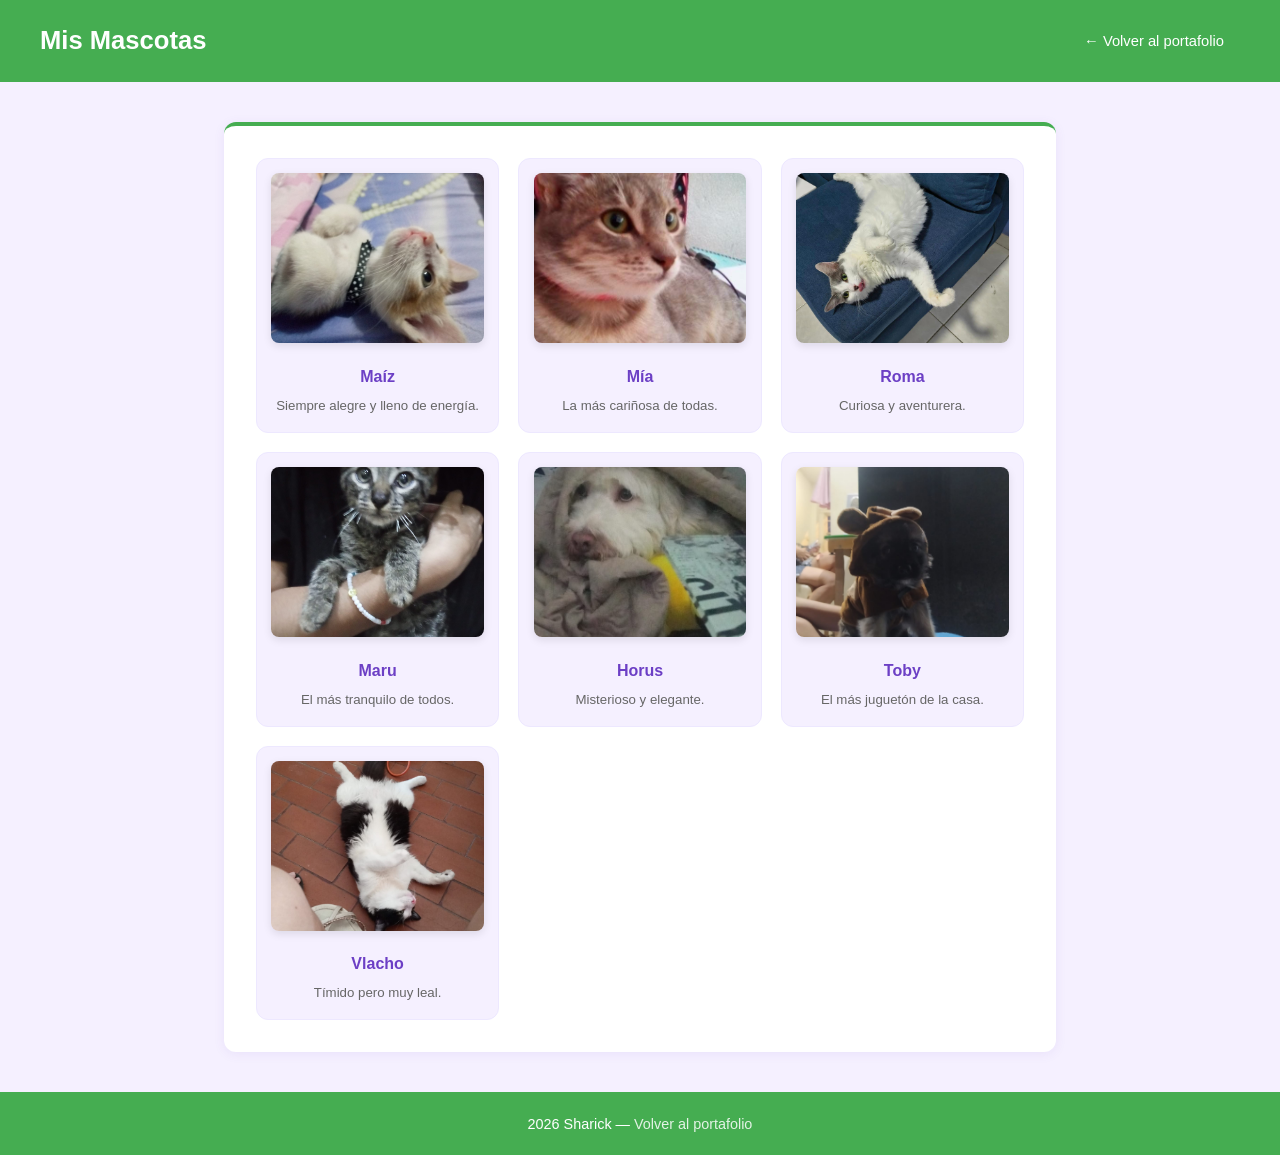
==== mascotas.html @ 7f6c4e61 "porfafolio" ====
<!DOCTYPE html>
<html lang="es">
 
<head>
    <meta charset="UTF-8">
    <meta name="viewport" content="width=device-width, initial-scale=1.0">
    <meta name="description" content="Mis mascotas favoritas">
    <title>Mis Mascotas </title>
    <link rel="stylesheet" href="styles/styles.css">
</head>
 
<body>
 
    <header>
        <div class="header-logo">
            <h1> Mis Mascotas</h1>
        </div>
 
        <nav>
            <ul>
                <li><a href="index.html">← Volver al portafolio</a></li>
            </ul>
        </nav>
    </header>
 
 
    <main>

        <section id="galeria">
        
 
            <div class="galeria-grid">
 
                <article class="mascota">
                    <img src="imagenes/maiz.jpeg" alt="Foto de Maíz">
                    <h3>Maíz</h3>
                    <p>Siempre alegre y lleno de energía.</p>
                </article>
 
                <article class="mascota">
                    <img src="imagenes/mia.jpeg" alt="Foto de Mía">
                    <h3>Mía</h3>
                    <p>La más cariñosa de todas.</p>
                </article>
 
                <article class="mascota">
                    <img src="imagenes/roma.jpeg" alt="Foto de Roma">
                    <h3>Roma</h3>
                    <p>Curiosa y aventurera.</p>
                </article>
 
                <article class="mascota">
                    <img src="imagenes/marucho.jpeg" alt="Foto de Maru">
                    <h3>Maru</h3>
                    <p>El más tranquilo de todos.</p>
                </article>
 
                <article class="mascota">
                    <img src="imagenes/horus.jpeg" alt="Foto de Horus">
                    <h3>Horus</h3>
                    <p>Misterioso y elegante.</p>
                </article>
 
                <article class="mascota">
                    <img src="imagenes/Toby.jpeg" alt="Foto de Toby">
                    <h3>Toby</h3>
                    <p>El más juguetón de la casa.</p>
                </article>
 
                <article class="mascota">
                    <img src="imagenes/vladimir.jpeg" alt="Foto de Vlacho">
                    <h3>Vlacho</h3>
                    <p>Tímido pero muy leal.</p>
                </article>
 
            </div>
        </section>
 
    </main>
 
    <footer>
        <p> 2026 Sharick — <a href="index.html">Volver al portafolio</a></p>
    </footer>
 
</body>
</html>
---- styles/styles.css ----
nav ul li a.link-mascotas,nav ul li a:hover{background-color:rgba(255,255,255,.2)}.btn,nav ul li a{font-size:.92rem}#mensaje-bienvenida,header{background-color:var(--verde);color:var(--blanco)}#mensaje-bienvenida,.btn,.header-logo h1,header,nav ul li a{color:var(--blanco)}.btn,.btn-proyecto,form label{font-weight:600}body,form label{color:var(--texto)}.btn,footer{margin-top:1rem}.btn-proyecto,footer a,nav ul li a{text-decoration:none}:root{--verde:#45ad51;--verde-oscuro:#35923f;--morado:#6c3fc5;--morado-claro:#ede8ff;--fondo:#f5f0ff;--blanco:#ffffff;--texto:#333333;--texto-suave:#666666}*{margin:0;padding:0;box-sizing:border-box}body{font-family:'Segoe UI',Arial,sans-serif;background-color:var(--fondo);font-size:1rem;line-height:1.7}img{max-width:100%;height:auto}header{padding:1.2rem 2.5rem;display:flex;justify-content:space-between;align-items:center}.header-logo h1{font-size:1.6rem}.header-logo p{font-size:.85rem;color:rgba(255,255,255,.8);margin-top:2px}nav ul{list-style:none;display:flex;gap:.4rem;align-items:center}nav ul li a{font-weight:500;padding:.4rem 1rem;border-radius:20px;transition:background-color .25s}nav ul li a.link-mascotas{border:1px solid rgba(255,255,255,.5)}nav ul li a.link-mascotas:hover{background-color:var(--blanco);color:var(--verde)}main{max-width:880px;margin:2.5rem auto;padding:0 1.5rem}.centrado{text-align:center;margin-bottom:1.5rem}section{background-color:var(--blanco);border-radius:12px;padding:2rem;margin-bottom:2rem;box-shadow:0 2px 12px rgba(108,63,197,.08);border-top:4px solid var(--verde)}section h2{font-size:1.3rem;color:var(--morado);margin-bottom:1rem;padding-bottom:.5rem;border-bottom:1px solid var(--morado-claro)}section p{color:var(--texto-suave);font-size:.97rem}.btn{display:inline-block;padding:.65rem 1.4rem;background-color:var(--morado);border:none;border-radius:20px;cursor:pointer;transition:background-color .25s,transform .15s}.btn:hover{background-color:#5530a8;transform:translateY(-2px)}#mensaje-bienvenida{display:none;text-align:center;padding:1rem 1.5rem;margin-bottom:1rem;border-radius:10px;font-size:1rem}.galeria-grid,.proyectos-grid{display:grid;grid-template-columns:repeat(3,1fr);gap:1.2rem}.tarjeta-proyecto{background-color:var(--fondo);border:1.5px solid var(--morado-claro);border-radius:12px;padding:1.3rem;display:flex;flex-direction:column;gap:.6rem;transition:transform .2s,box-shadow .2s}.btn-proyecto,footer{background-color:var(--verde);text-align:center;color:var(--blanco)}.mascota:hover,.tarjeta-proyecto:hover{transform:translateY(-4px);box-shadow:0 6px 18px rgba(108,63,197,.12)}.tarjeta-proyecto h3{font-size:1rem;color:var(--morado)}.tarjeta-proyecto p{font-size:.88rem;color:var(--texto-suave);flex-grow:1}.btn-proyecto{display:inline-block;padding:.45rem 1rem;border-radius:20px;font-size:.85rem;transition:background-color .25s}.btn-proyecto:hover{background-color:var(--verde-oscuro)}form{display:flex;flex-direction:column;gap:.5rem}form label{font-size:.9rem}form input,form textarea{padding:.7rem 1rem;border:1.5px solid #ddd;border-radius:8px;font-size:.95rem;font-family:inherit;background-color:#fafafa;transition:border-color .25s}form input:focus,form textarea:focus{outline:0;border-color:var(--morado)}.mascota{background-color:var(--fondo);border:1.5px solid var(--morado-claro);border-radius:12px;padding:.9rem;text-align:center;transition:transform .2s,box-shadow .2s}.mascota img{width:100%;height:170px;object-fit:cover;border-radius:8px;margin-bottom:.7rem;box-shadow:0 3px 8px rgba(0,0,0,.1)}.mascota h3{font-size:1rem;color:var(--morado);margin-bottom:.3rem}.mascota p{font-size:.83rem;color:var(--texto-suave)}footer{padding:1.2rem;font-size:.9rem}footer a{color:rgba(255,255,255,.85)}footer a:hover{color:var(--blanco);text-decoration:underline}@media (max-width:768px){.proyectos-grid{grid-template-columns:repeat(2,1fr)}.galeria-grid{grid-template-columns:repeat(3,1fr)}}@media (max-width:480px){header{flex-direction:column;text-align:center;gap:1rem;padding:1.2rem 1rem}nav ul{flex-direction:column;gap:.4rem}.header-logo h1{font-size:1.3rem}.proyectos-grid{grid-template-columns:1fr}.galeria-grid{grid-template-columns:repeat(2,1fr)}}
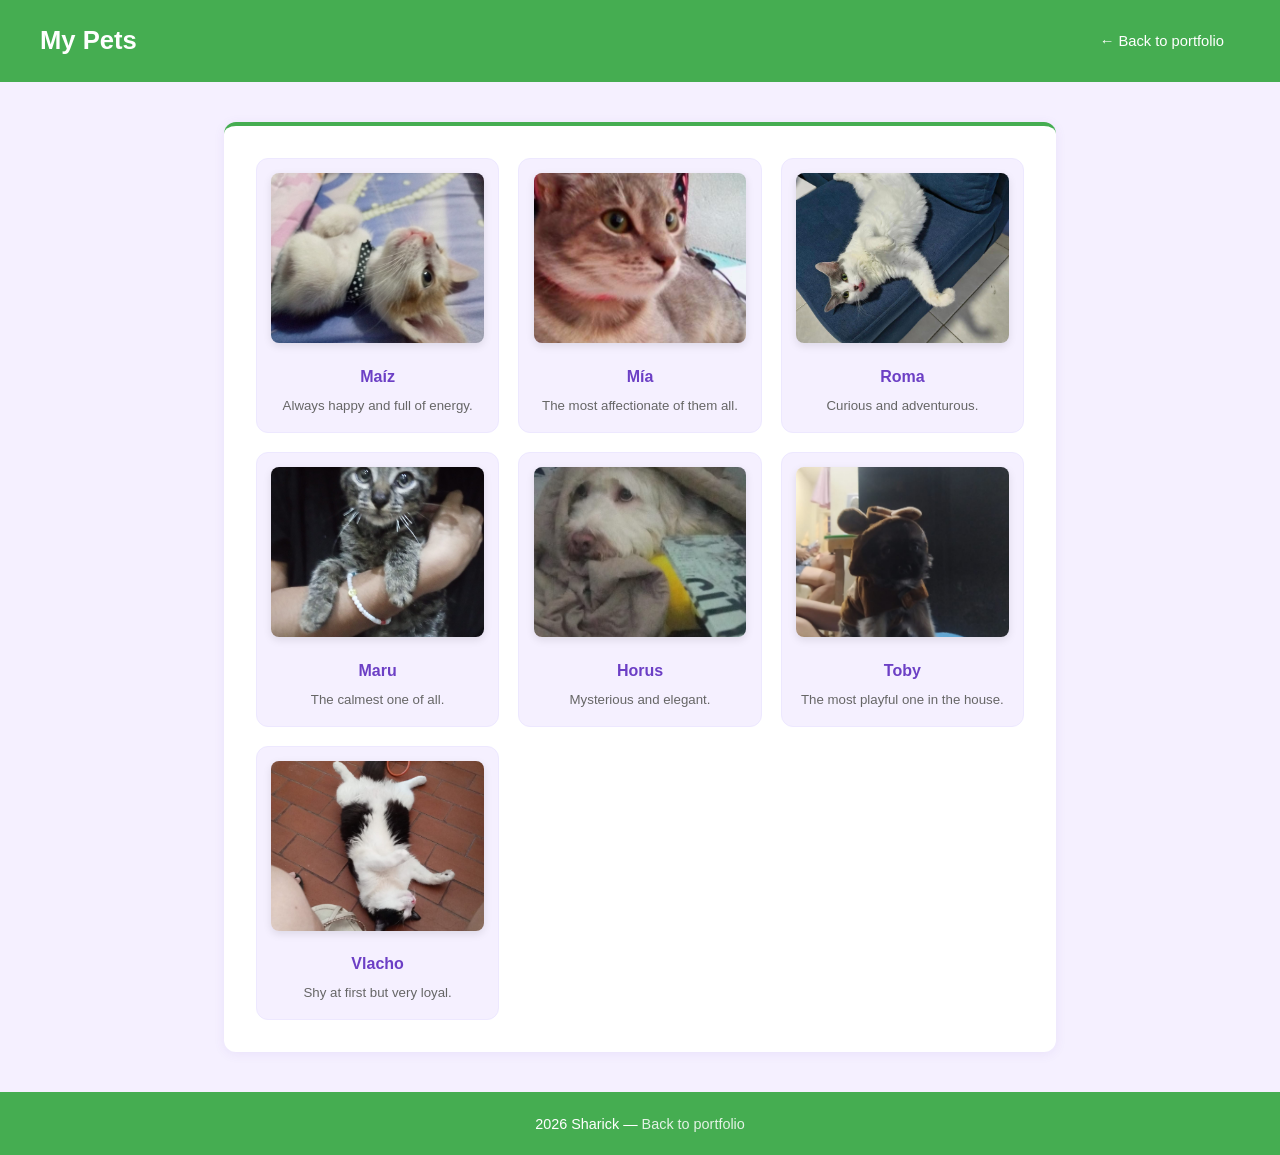
==== commit 4fb1c6d9: "portafolio personal" ====
--- a/mascotas.html
+++ b/mascotas.html
@@ -1,86 +1,89 @@
 <!DOCTYPE html>
-<html lang="es">
- 
+<html lang="en">
+
 <head>
     <meta charset="UTF-8">
     <meta name="viewport" content="width=device-width, initial-scale=1.0">
-    <meta name="description" content="Mis mascotas favoritas">
-    <title>Mis Mascotas </title>
+    <meta name="description" content="My favorite pets">
+    <title>My Pets - Sharick</title>
     <link rel="stylesheet" href="styles/styles.css">
 </head>
- 
+
 <body>
- 
+
+
     <header>
         <div class="header-logo">
-            <h1> Mis Mascotas</h1>
+            <h1>My Pets</h1>
         </div>
- 
+
         <nav>
             <ul>
-                <li><a href="index.html">← Volver al portafolio</a></li>
+                <li><a href="index.html">← Back to portfolio</a></li>
             </ul>
         </nav>
     </header>
- 
- 
+
+
     <main>
 
-        <section id="galeria">
-        
- 
-            <div class="galeria-grid">
- 
-                <article class="mascota">
-                    <img src="imagenes/maiz.jpeg" alt="Foto de Maíz">
+    
+        <section id="gallery">
+
+            <div class="gallery-grid">
+
+                <article class="pet">
+                    <img src="imagenes/maiz.jpeg" alt="Photo of Maíz">
                     <h3>Maíz</h3>
-                    <p>Siempre alegre y lleno de energía.</p>
+                    <p>Always happy and full of energy.</p>
                 </article>
- 
-                <article class="mascota">
-                    <img src="imagenes/mia.jpeg" alt="Foto de Mía">
+
+                <article class="pet">
+                    <img src="imagenes/mia.jpeg" alt="Photo of Mía">
                     <h3>Mía</h3>
-                    <p>La más cariñosa de todas.</p>
+                    <p>The most affectionate of them all.</p>
                 </article>
- 
-                <article class="mascota">
-                    <img src="imagenes/roma.jpeg" alt="Foto de Roma">
+
+                <article class="pet">
+                    <img src="imagenes/roma.jpeg" alt="Photo of Roma">
                     <h3>Roma</h3>
-                    <p>Curiosa y aventurera.</p>
+                    <p>Curious and adventurous.</p>
                 </article>
- 
-                <article class="mascota">
-                    <img src="imagenes/marucho.jpeg" alt="Foto de Maru">
+
+                <article class="pet">
+                    <img src="imagenes/marucho.jpeg" alt="Photo of Maru">
                     <h3>Maru</h3>
-                    <p>El más tranquilo de todos.</p>
+                    <p>The calmest one of all.</p>
                 </article>
- 
-                <article class="mascota">
-                    <img src="imagenes/horus.jpeg" alt="Foto de Horus">
+
+                <article class="pet">
+                    <img src="imagenes/horus.jpeg" alt="Photo of Horus">
                     <h3>Horus</h3>
-                    <p>Misterioso y elegante.</p>
+                    <p>Mysterious and elegant.</p>
                 </article>
- 
-                <article class="mascota">
-                    <img src="imagenes/Toby.jpeg" alt="Foto de Toby">
+
+                <article class="pet">
+                    <img src="imagenes/Toby.jpeg" alt="Photo of Toby">
                     <h3>Toby</h3>
-                    <p>El más juguetón de la casa.</p>
+                    <p>The most playful one in the house.</p>
                 </article>
- 
-                <article class="mascota">
-                    <img src="imagenes/vladimir.jpeg" alt="Foto de Vlacho">
+
+                <article class="pet">
+                    <img src="imagenes/vladimir.jpeg" alt="Photo of Vlacho">
                     <h3>Vlacho</h3>
-                    <p>Tímido pero muy leal.</p>
+                    <p>Shy at first but very loyal.</p>
                 </article>
- 
+
             </div>
         </section>
- 
+
     </main>
- 
+
+
+   
     <footer>
-        <p> 2026 Sharick — <a href="index.html">Volver al portafolio</a></p>
+        <p> 2026 Sharick — <a href="index.html">Back to portfolio</a></p>
     </footer>
- 
+
 </body>
 </html>
--- a/styles/styles.css
+++ b/styles/styles.css
@@ -1 +1 @@
-nav ul li a.link-mascotas,nav ul li a:hover{background-color:rgba(255,255,255,.2)}.btn,nav ul li a{font-size:.92rem}#mensaje-bienvenida,header{background-color:var(--verde);color:var(--blanco)}#mensaje-bienvenida,.btn,.header-logo h1,header,nav ul li a{color:var(--blanco)}.btn,.btn-proyecto,form label{font-weight:600}body,form label{color:var(--texto)}.btn,footer{margin-top:1rem}.btn-proyecto,footer a,nav ul li a{text-decoration:none}:root{--verde:#45ad51;--verde-oscuro:#35923f;--morado:#6c3fc5;--morado-claro:#ede8ff;--fondo:#f5f0ff;--blanco:#ffffff;--texto:#333333;--texto-suave:#666666}*{margin:0;padding:0;box-sizing:border-box}body{font-family:'Segoe UI',Arial,sans-serif;background-color:var(--fondo);font-size:1rem;line-height:1.7}img{max-width:100%;height:auto}header{padding:1.2rem 2.5rem;display:flex;justify-content:space-between;align-items:center}.header-logo h1{font-size:1.6rem}.header-logo p{font-size:.85rem;color:rgba(255,255,255,.8);margin-top:2px}nav ul{list-style:none;display:flex;gap:.4rem;align-items:center}nav ul li a{font-weight:500;padding:.4rem 1rem;border-radius:20px;transition:background-color .25s}nav ul li a.link-mascotas{border:1px solid rgba(255,255,255,.5)}nav ul li a.link-mascotas:hover{background-color:var(--blanco);color:var(--verde)}main{max-width:880px;margin:2.5rem auto;padding:0 1.5rem}.centrado{text-align:center;margin-bottom:1.5rem}section{background-color:var(--blanco);border-radius:12px;padding:2rem;margin-bottom:2rem;box-shadow:0 2px 12px rgba(108,63,197,.08);border-top:4px solid var(--verde)}section h2{font-size:1.3rem;color:var(--morado);margin-bottom:1rem;padding-bottom:.5rem;border-bottom:1px solid var(--morado-claro)}section p{color:var(--texto-suave);font-size:.97rem}.btn{display:inline-block;padding:.65rem 1.4rem;background-color:var(--morado);border:none;border-radius:20px;cursor:pointer;transition:background-color .25s,transform .15s}.btn:hover{background-color:#5530a8;transform:translateY(-2px)}#mensaje-bienvenida{display:none;text-align:center;padding:1rem 1.5rem;margin-bottom:1rem;border-radius:10px;font-size:1rem}.galeria-grid,.proyectos-grid{display:grid;grid-template-columns:repeat(3,1fr);gap:1.2rem}.tarjeta-proyecto{background-color:var(--fondo);border:1.5px solid var(--morado-claro);border-radius:12px;padding:1.3rem;display:flex;flex-direction:column;gap:.6rem;transition:transform .2s,box-shadow .2s}.btn-proyecto,footer{background-color:var(--verde);text-align:center;color:var(--blanco)}.mascota:hover,.tarjeta-proyecto:hover{transform:translateY(-4px);box-shadow:0 6px 18px rgba(108,63,197,.12)}.tarjeta-proyecto h3{font-size:1rem;color:var(--morado)}.tarjeta-proyecto p{font-size:.88rem;color:var(--texto-suave);flex-grow:1}.btn-proyecto{display:inline-block;padding:.45rem 1rem;border-radius:20px;font-size:.85rem;transition:background-color .25s}.btn-proyecto:hover{background-color:var(--verde-oscuro)}form{display:flex;flex-direction:column;gap:.5rem}form label{font-size:.9rem}form input,form textarea{padding:.7rem 1rem;border:1.5px solid #ddd;border-radius:8px;font-size:.95rem;font-family:inherit;background-color:#fafafa;transition:border-color .25s}form input:focus,form textarea:focus{outline:0;border-color:var(--morado)}.mascota{background-color:var(--fondo);border:1.5px solid var(--morado-claro);border-radius:12px;padding:.9rem;text-align:center;transition:transform .2s,box-shadow .2s}.mascota img{width:100%;height:170px;object-fit:cover;border-radius:8px;margin-bottom:.7rem;box-shadow:0 3px 8px rgba(0,0,0,.1)}.mascota h3{font-size:1rem;color:var(--morado);margin-bottom:.3rem}.mascota p{font-size:.83rem;color:var(--texto-suave)}footer{padding:1.2rem;font-size:.9rem}footer a{color:rgba(255,255,255,.85)}footer a:hover{color:var(--blanco);text-decoration:underline}@media (max-width:768px){.proyectos-grid{grid-template-columns:repeat(2,1fr)}.galeria-grid{grid-template-columns:repeat(3,1fr)}}@media (max-width:480px){header{flex-direction:column;text-align:center;gap:1rem;padding:1.2rem 1rem}nav ul{flex-direction:column;gap:.4rem}.header-logo h1{font-size:1.3rem}.proyectos-grid{grid-template-columns:1fr}.galeria-grid{grid-template-columns:repeat(2,1fr)}}+nav ul li a.link-mascotas,nav ul li a:hover{background-color:rgba(255,255,255,.2)}.btn,nav ul li a{font-size:.92rem}#welcome-message,header{background-color:var(--green);color:var(--white)}#welcome-message,.btn,.header-logo h1,header,nav ul li a{color:var(--white)}.btn,.btn-project,form label{font-weight:600}body,form label{color:var(--text)}.btn,footer{margin-top:1rem}.btn-project,footer a,nav ul li a{text-decoration:none}:root{--green:#45ad51;--green-dark:#35923f;--purple:#6c3fc5;--purple-light:#ede8ff;--background:#f5f0ff;--white:#ffffff;--text:#333333;--text-soft:#666666}*{margin:0;padding:0;box-sizing:border-box}body{font-family:'Segoe UI',Arial,sans-serif;background-color:var(--background);font-size:1rem;line-height:1.7}img{max-width:100%;height:auto}header{padding:1.2rem 2.5rem;display:flex;justify-content:space-between;align-items:center}.header-logo h1{font-size:1.6rem}.header-logo p{font-size:.85rem;color:rgba(255,255,255,.8);margin-top:2px}nav ul{list-style:none;display:flex;gap:.4rem;align-items:center}nav ul li a{font-weight:500;padding:.4rem 1rem;border-radius:20px;transition:background-color .25s}nav ul li a.link-mascotas{border:1px solid rgba(255,255,255,.5)}nav ul li a.link-mascotas:hover{background-color:var(--white);color:var(--green)}main{max-width:880px;margin:2.5rem auto;padding:0 1.5rem}.centered{text-align:center;margin-bottom:1.5rem}section{background-color:var(--white);border-radius:12px;padding:2rem;margin-bottom:2rem;box-shadow:0 2px 12px rgba(108,63,197,.08);border-top:4px solid var(--green)}section h2{font-size:1.3rem;color:var(--purple);margin-bottom:1rem;padding-bottom:.5rem;border-bottom:1px solid var(--purple-light)}section p{color:var(--text-soft);font-size:.97rem}.btn{display:inline-block;padding:.65rem 1.4rem;background-color:var(--purple);border:none;border-radius:20px;cursor:pointer;transition:background-color .25s,transform .15s}.btn:hover{background-color:#5530a8;transform:translateY(-2px)}#welcome-message{display:none;text-align:center;padding:1rem 1.5rem;margin-bottom:1rem;border-radius:10px;font-size:1rem}.gallery-grid,.projects-grid{display:grid;grid-template-columns:repeat(3,1fr);gap:1.2rem}.project-card{background-color:var(--background);border:1.5px solid var(--purple-light);border-radius:12px;padding:1.3rem;display:flex;flex-direction:column;gap:.6rem;transition:transform .2s,box-shadow .2s}.btn-project,footer{background-color:var(--green);text-align:center;color:var(--white)}.pet:hover,.project-card:hover{transform:translateY(-4px);box-shadow:0 6px 18px rgba(108,63,197,.12)}.project-card h3{font-size:1rem;color:var(--purple)}.project-card p{font-size:.88rem;color:var(--text-soft);flex-grow:1}.btn-project{display:inline-block;padding:.45rem 1rem;border-radius:20px;font-size:.85rem;transition:background-color .25s}.btn-project:hover{background-color:var(--green-dark)}form{display:flex;flex-direction:column;gap:.5rem}form label{font-size:.9rem}form input,form textarea{padding:.7rem 1rem;border:1.5px solid #ddd;border-radius:8px;font-size:.95rem;font-family:inherit;background-color:#fafafa;transition:border-color .25s}form input:focus,form textarea:focus{outline:0;border-color:var(--purple)}.pet{background-color:var(--background);border:1.5px solid var(--purple-light);border-radius:12px;padding:.9rem;text-align:center;transition:transform .2s,box-shadow .2s}.pet img{width:100%;height:170px;object-fit:cover;border-radius:8px;margin-bottom:.7rem;box-shadow:0 3px 8px rgba(0,0,0,.1)}.pet h3{font-size:1rem;color:var(--purple);margin-bottom:.3rem}.pet p{font-size:.83rem;color:var(--text-soft)}footer{padding:1.2rem;font-size:.9rem}footer a{color:rgba(255,255,255,.85)}footer a:hover{color:var(--white);text-decoration:underline}@media (max-width:768px){.projects-grid{grid-template-columns:repeat(2,1fr)}.gallery-grid{grid-template-columns:repeat(3,1fr)}}@media (max-width:480px){header{flex-direction:column;text-align:center;gap:1rem;padding:1.2rem 1rem}nav ul{flex-direction:column;gap:.4rem}.header-logo h1{font-size:1.3rem}.projects-grid{grid-template-columns:1fr}.gallery-grid{grid-template-columns:repeat(2,1fr)}}
